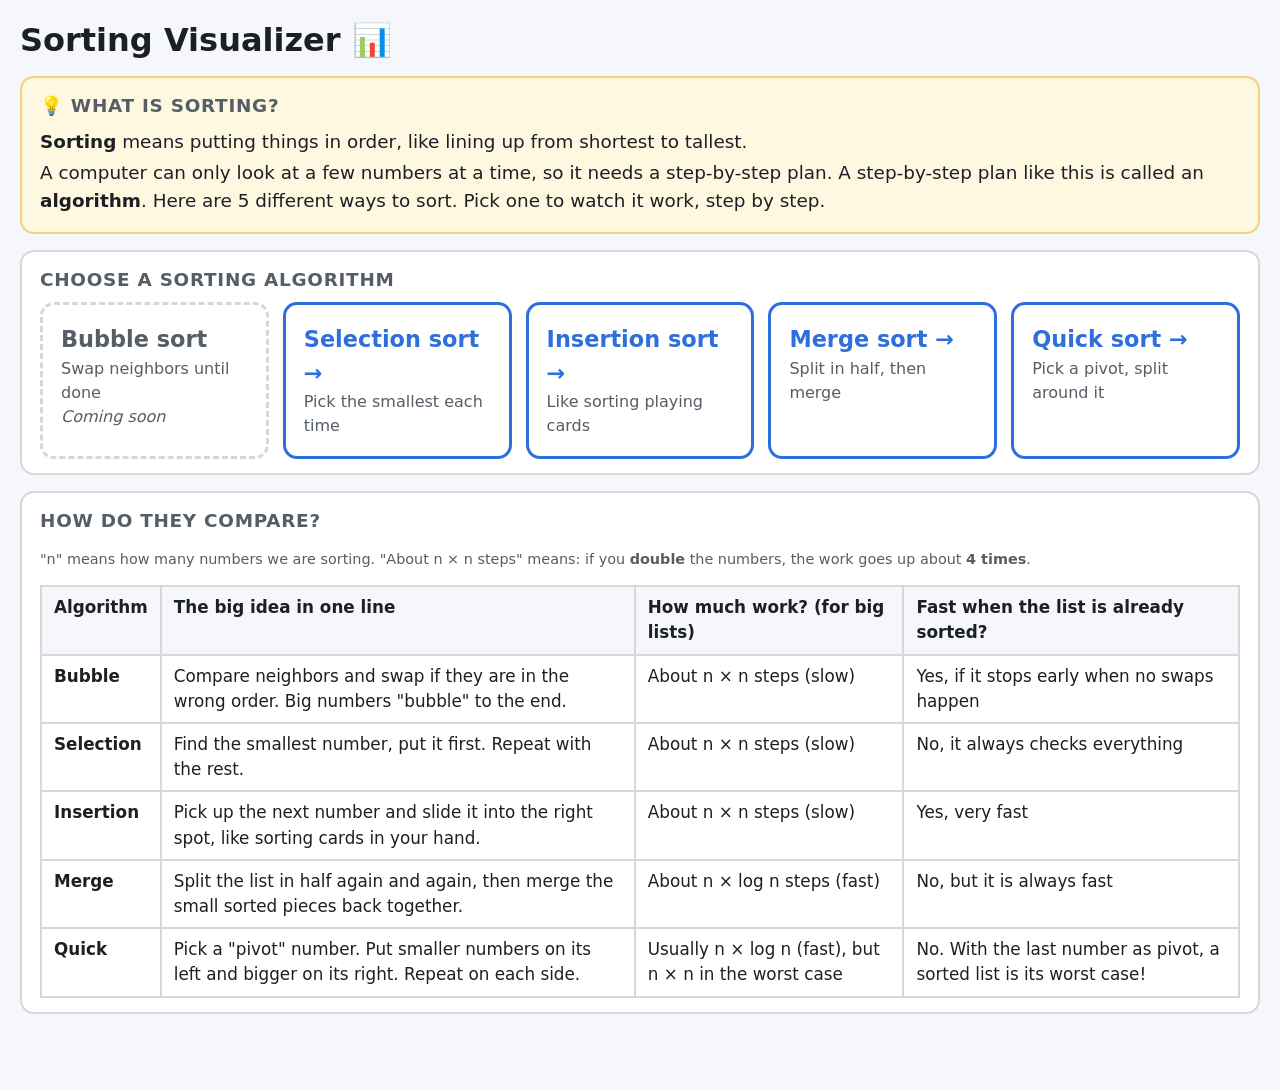
==== index.html @ ab6d9032 "Sorting visualizer: selection, insertion, merge and quick sort" ====
<!DOCTYPE html>
<html lang="en">
<head>
  <meta charset="UTF-8">
  <meta name="viewport" content="width=device-width, initial-scale=1">
  <title>Sorting Visualizer</title>
  <link rel="stylesheet" href="style.css">
</head>
<body>
  <div class="page">
    <header class="top">
      <h1>Sorting Visualizer 📊</h1>
    </header>

    <section class="card big-idea">
      <h2>💡 What is sorting?</h2>
      <p><b>Sorting</b> means putting things in order, like lining up from shortest to tallest.</p>
      <p>A computer can only look at a few numbers at a time, so it needs a step-by-step plan.
      A step-by-step plan like this is called an <b>algorithm</b>. Here are 5 different ways to sort. Pick one to watch it work, step by step.</p>
    </section>

    <section class="card">
      <h2>Choose a sorting algorithm</h2>
      <div class="algo-buttons" id="algo-buttons"></div>
    </section>

    <section class="card">
      <h2>How do they compare?</h2>
      <p class="hint">"n" means how many numbers we are sorting.
        "About n × n steps" means: if you <b>double</b> the numbers, the work goes up about <b>4 times</b>.</p>
      <table class="compare">
        <tr>
          <th>Algorithm</th>
          <th>The big idea in one line</th>
          <th>How much work? (for big lists)</th>
          <th>Fast when the list is already sorted?</th>
        </tr>
        <tr>
          <td><b>Bubble</b></td>
          <td>Compare neighbors and swap if they are in the wrong order. Big numbers "bubble" to the end.</td>
          <td>About n × n steps (slow)</td>
          <td>Yes, if it stops early when no swaps happen</td>
        </tr>
        <tr>
          <td><b>Selection</b></td>
          <td>Find the smallest number, put it first. Repeat with the rest.</td>
          <td>About n × n steps (slow)</td>
          <td>No, it always checks everything</td>
        </tr>
        <tr>
          <td><b>Insertion</b></td>
          <td>Pick up the next number and slide it into the right spot, like sorting cards in your hand.</td>
          <td>About n × n steps (slow)</td>
          <td>Yes, very fast</td>
        </tr>
        <tr>
          <td><b>Merge</b></td>
          <td>Split the list in half again and again, then merge the small sorted pieces back together.</td>
          <td>About n × log n steps (fast)</td>
          <td>No, but it is always fast</td>
        </tr>
        <tr>
          <td><b>Quick</b></td>
          <td>Pick a "pivot" number. Put smaller numbers on its left and bigger on its right. Repeat on each side.</td>
          <td>Usually n × log n (fast), but n × n in the worst case</td>
          <td>No. With the last number as pivot, a sorted list is its worst case!</td>
        </tr>
      </table>
    </section>
  </div>

  <script>
    // Set "ready: true" when each page is finished.
    const ALGORITHMS = [
      { name: "Bubble sort",    file: "bubble.html",    desc: "Swap neighbors until done",      ready: false },
      { name: "Selection sort", file: "selection.html", desc: "Pick the smallest each time",    ready: true },
      { name: "Insertion sort", file: "insertion.html", desc: "Like sorting playing cards",     ready: true },
      { name: "Merge sort",     file: "merge.html",     desc: "Split in half, then merge",      ready: true },
      { name: "Quick sort",     file: "quick.html",     desc: "Pick a pivot, split around it",  ready: true },
    ];

    document.getElementById("algo-buttons").innerHTML = ALGORITHMS.map((a) =>
      a.ready
        ? `<a class="algo-btn" href="${a.file}"><div class="name">${a.name} →</div><div class="desc">${a.desc}</div></a>`
        : `<div class="algo-btn soon"><div class="name">${a.name}</div><div class="desc">${a.desc}<br><i>Coming soon</i></div></div>`
    ).join("");
  </script>
</body>
</html>
---- style.css ----
/* ============================================================
   Sorting Visualizer — shared styles
   Big fonts + high contrast so it reads well on a projector.
   ============================================================ */

:root {
  /* Colors for the bars (also used in the legend) */
  --gray: #9aa3ad;      /* not looked at yet */
  --yellow: #f7c948;    /* being compared */
  --red: #e5484d;       /* being swapped / moved */
  --green: #30a46c;     /* in final sorted place */
  --purple: #8e4ec6;    /* pivot (quick sort) */
  --blue: #3e8ede;      /* current sub-array (merge / quick) */

  --bg: #f6f7fb;
  --card: #ffffff;
  --text: #1c2024;
  --muted: #555d66;
  --border: #d4d8de;
  --accent: #2f6fdd;
  --code-bg: #1e2430;
  --code-text: #e8ecf2;
  --code-highlight: #ffe066;

  --radius: 14px;
}

* { box-sizing: border-box; }

body {
  margin: 0;
  font-family: "Segoe UI", system-ui, -apple-system, Arial, sans-serif;
  font-size: 20px;
  line-height: 1.5;
  background: var(--bg);
  color: var(--text);
}

a { color: var(--accent); }

.page {
  max-width: 1400px;
  margin: 0 auto;
  padding: 16px 20px 60px;
}

header.top {
  display: flex;
  align-items: center;
  gap: 16px;
  flex-wrap: wrap;
  margin-bottom: 12px;
}
header.top h1 { margin: 0; font-size: 2rem; }
header.top .home-link {
  font-size: 1rem;
  text-decoration: none;
  border: 2px solid var(--accent);
  padding: 4px 12px;
  border-radius: 999px;
}

.card {
  background: var(--card);
  border: 2px solid var(--border);
  border-radius: var(--radius);
  padding: 14px 18px;
  margin-bottom: 16px;
}
.card h2 {
  margin: 0 0 8px;
  font-size: 1.15rem;
  text-transform: uppercase;
  letter-spacing: 0.04em;
  color: var(--muted);
}

/* ---------- Big idea ---------- */
.big-idea {
  background: #fff8e1;
  border-color: #f2d27a;
  font-size: 1.15rem;
}
.big-idea p { margin: 4px 0; }

/* ---------- Layout: visual on the left, code on the right ---------- */
.main-grid {
  display: grid;
  grid-template-columns: minmax(0, 1fr) minmax(0, 1.2fr);
  gap: 16px;
  align-items: start;
}
@media (max-width: 1000px) {
  .main-grid { grid-template-columns: 1fr; }
}

/* ---------- Legend ---------- */
.legend {
  display: flex;
  flex-wrap: wrap;
  gap: 10px 18px;
  font-size: 1rem;
}
.legend-item { display: flex; align-items: center; gap: 8px; }
.swatch {
  display: inline-flex;
  align-items: center;
  justify-content: center;
  width: 30px;
  height: 30px;
  border-radius: 6px;
  font-weight: 700;
  color: #111;
  border: 2px solid rgba(0, 0, 0, 0.25);
}

/* ---------- Counters ---------- */
.counters {
  display: flex;
  flex-wrap: wrap;
  gap: 10px;
}
.counter {
  flex: 1 1 auto;
  min-width: 90px;
  white-space: nowrap;
  background: var(--bg);
  border-radius: 10px;
  padding: 8px 10px;
  text-align: center;
}
.counter .label { font-size: 0.9rem; color: var(--muted); }
.counter .value { font-size: 1.6rem; font-weight: 700; }

/* ---------- Array view (bars) ---------- */
.array-view {
  position: relative;
  padding-top: 100px; /* room for the "lifted" key bar */
}
.bars {
  position: relative;
  height: 300px;
  border-bottom: 3px solid var(--text);
}
.bar {
  position: absolute;
  bottom: 0;
  padding: 0 4px;
  transition: left 0.45s ease, height 0.45s ease, transform 0.45s ease, opacity 0.3s;
}
.bar .fill {
  position: relative;
  height: 100%;
  border-radius: 8px 8px 0 0;
  background: var(--gray);
  border: 2px solid rgba(0, 0, 0, 0.2);
  border-bottom: none;
  transition: background-color 0.25s;
}
.bar .num {
  position: absolute;
  left: 0; right: 0;
  bottom: 6px;
  text-align: center;
  font-weight: 800;
  font-size: 1.3rem;
  color: #111;
}
.bar .tag {
  position: absolute;
  left: 0; right: 0;
  top: -34px;
  text-align: center;
  font-weight: 800;
  font-size: 1.2rem;
}

.bar.comparing .fill { background: var(--yellow); }
.bar.swapping  .fill { background: var(--red); }
.bar.sorted    .fill { background: var(--green); }
.bar.pivot     .fill { background: var(--purple); }
.bar.in-range  .fill { background: var(--blue); }
.bar.swapping .num, .bar.sorted .num, .bar.pivot .num, .bar.in-range .num { color: #fff; }
.bar.faded { opacity: 0.25; }
.bar.key   { transform: translateY(-60px); }
.bar.outlined .fill { outline: 4px dashed var(--text); outline-offset: 2px; }

/* Dashed line that splits "sorted" from "unsorted" */
.boundary {
  position: absolute;
  top: -10px;
  bottom: -8px;
  border-left: 4px dashed var(--text);
  transition: left 0.45s ease;
  pointer-events: none;
}
.boundary .side {
  position: absolute;
  top: -30px;
  font-size: 0.85rem;
  font-weight: 700;
  white-space: nowrap;
  background: var(--card);
  padding: 0 4px;
}
.boundary .side.left  { right: 6px; color: var(--green); }
.boundary .side.right { left: 6px; color: var(--muted); }

/* Dashed line at the pivot's height (quick sort) */
.pivot-line {
  position: absolute;
  left: 0; right: 0;
  border-top: 4px dashed var(--purple);
  transition: bottom 0.45s ease;
  pointer-events: none;
}
.pivot-line .pivot-label {
  position: absolute;
  right: 0;
  top: -30px;
  font-size: 0.9rem;
  font-weight: 800;
  color: var(--purple);
  background: var(--card);
  padding: 0 6px;
  border-radius: 6px;
}

/* Index boxes and marker row under the bars */
.index-row, .marker-row {
  position: relative;
  display: grid;
  gap: 0;
}
.index-box {
  margin: 6px 4px 0;
  text-align: center;
  border: 2px solid var(--border);
  border-radius: 8px;
  background: var(--bg);
  font-size: 1rem;
}
.index-box .idx-label { color: var(--muted); font-size: 0.8rem; display: block; line-height: 1.1; }
.index-box .idx-num { font-weight: 700; }
.marker {
  text-align: center;
  font-weight: 800;
  font-size: 1rem;
  min-height: 1.6em;
  color: var(--accent);
}

/* ---------- Explanation ---------- */
.explain {
  font-size: 1.4rem;
  font-weight: 600;
  min-height: 3.2em;
  background: #eef4ff;
  border-color: #b8cdf5;
}

/* ---------- Controls ---------- */
.controls {
  display: flex;
  flex-wrap: wrap;
  gap: 10px;
  align-items: center;
}
button, .btn {
  font: inherit;
  font-size: 1.05rem;
  font-weight: 600;
  padding: 8px 16px;
  border-radius: 10px;
  border: 2px solid var(--accent);
  background: var(--card);
  color: var(--accent);
  cursor: pointer;
}
button:hover:not(:disabled), .btn:hover { background: #e8f0ff; }
button.primary { background: var(--accent); color: #fff; }
button.primary:hover:not(:disabled) { background: #2259b8; }
button:disabled { opacity: 0.4; cursor: not-allowed; }
button:focus-visible, input:focus-visible { outline: 3px solid var(--yellow); outline-offset: 2px; }

.speed { display: flex; align-items: center; gap: 8px; font-size: 1rem; }
.speed input { width: 140px; }

.custom-input { display: flex; flex-wrap: wrap; gap: 8px; align-items: center; margin-top: 12px; }
.custom-input input[type="text"] {
  font: inherit;
  font-size: 1.05rem;
  padding: 7px 10px;
  border: 2px solid var(--border);
  border-radius: 10px;
  width: 240px;
}
.input-error {
  color: #b42318;
  font-weight: 600;
  font-size: 1rem;
  margin-top: 6px;
  min-height: 1.4em;
}
.hint { color: var(--muted); font-size: 0.9rem; }

/* The color guide sits inside the controls card, under the buttons */
.controls-card .legend {
  margin-top: 4px;
  padding-top: 10px;
  border-top: 2px solid var(--border);
}

/* ---------- Code panel ---------- */
.code {
  background: var(--code-bg);
  color: var(--code-text);
  border-radius: 10px;
  padding: 10px 0;
  margin: 0;
  list-style: none;
  counter-reset: line;
  font-family: "Menlo", "Consolas", "Courier New", monospace;
  font-size: 18px; /* must stay >= 16px */
  overflow-x: auto;
}
.code li {
  counter-increment: line;
  white-space: pre;
  padding: 2px 6px 2px 0;
  border-left: 6px solid transparent;
}
.code li::before {
  content: counter(line);
  display: inline-block;
  width: 1.6em;
  margin-right: 12px;
  text-align: right;
  color: #8a94a6;
}
.code li.current {
  background: var(--code-highlight);
  color: #111;
  border-left-color: #c48a00;
  font-weight: 700;
}
.code li.current::before { color: #444; }

/* ---------- Pass history table ---------- */
.history-wrap { overflow-x: auto; }
table.history {
  border-collapse: collapse;
  font-size: 1.05rem;
}
table.history th, table.history td {
  border: 2px solid var(--border);
  padding: 4px 12px;
  text-align: center;
}
table.history th { background: var(--bg); }
table.history td.row-label { font-weight: 700; text-align: left; white-space: nowrap; }
table.history td.note { text-align: left; color: var(--muted); font-size: 0.95rem; }
table.history td.done { background: var(--green); color: #fff; font-weight: 700; }
table.history td.changed { outline: 3px solid var(--red); outline-offset: -3px; font-weight: 700; }

/* ---------- Extra panels (merge tree / workspace, quick sort to-do list) ---------- */
.panel-empty { color: var(--muted); font-style: italic; font-size: 1rem; }

/* A row of number boxes (used by the merge workspace and tree) */
.cells { display: flex; gap: 6px; flex-wrap: wrap; }
.cell {
  min-width: 46px;
  padding: 4px 8px;
  text-align: center;
  font-weight: 800;
  font-size: 1.2rem;
  border: 2px solid var(--border);
  border-radius: 8px;
  background: var(--card);
}
.cell.comparing { background: var(--yellow); }
.cell.moved     { background: var(--red); color: #fff; }
.cell.used      { opacity: 0.35; text-decoration: line-through; }
.cell.empty     { color: transparent; border-style: dashed; }
.cell.done      { background: var(--green); color: #fff; }
.cell-arrow     { min-width: 46px; text-align: center; font-weight: 800; color: var(--accent); font-size: 1rem; }

/* Merge workspace */
.workspace { display: grid; grid-template-columns: auto 1fr; gap: 4px 14px; align-items: center; }
.workspace .ws-label { font-weight: 700; font-size: 1rem; white-space: nowrap; }
.workspace .ws-note { grid-column: 2; color: var(--muted); font-size: 0.95rem; min-height: 1.4em; }

/* Merge tree: one row per level, boxes line up with the index boxes above */
.tree { display: flex; flex-direction: column; gap: 10px; overflow-x: auto; }
.tree-row { display: grid; grid-template-columns: 90px 1fr; align-items: center; }
.tree-row .level-label { font-weight: 700; color: var(--muted); font-size: 1rem; }
.tree-nodes { display: grid; gap: 0; }
.tree-node {
  margin: 0 6px;
  padding: 6px;
  border: 3px solid var(--border);
  border-radius: 10px;
  background: var(--bg);
  display: flex;
  justify-content: center;
  gap: 4px;
  transition: background-color 0.3s, border-color 0.3s;
}
.tree-node .cell { min-width: 38px; font-size: 1.05rem; padding: 2px 4px; }
.tree-node.hidden  { visibility: hidden; }
.tree-node.waiting { border-style: dashed; }
.tree-node.active  { border-color: var(--blue); background: #dcebfb; box-shadow: 0 0 0 3px var(--blue); }
.tree-node.done    { border-color: var(--green); background: #dff3e8; }
.tree-node.done .cell { border-color: var(--green); }
.tree-node .node-tag { font-weight: 800; align-self: center; margin-left: 4px; }
.tree-legend { font-size: 0.95rem; color: var(--muted); margin-top: 8px; }

/* Quick sort to-do list */
.todo { list-style: none; margin: 0; padding: 0; display: flex; flex-direction: column; gap: 6px; }
.todo li {
  display: flex; align-items: center; gap: 10px; flex-wrap: wrap;
  font-size: 1.05rem;
  padding: 6px 10px;
  border: 2px dashed var(--border);
  border-radius: 10px;
}
.todo li.now { border: 3px solid var(--blue); background: #dcebfb; font-weight: 700; }

/* ---------- Home page ---------- */
.algo-buttons {
  display: grid;
  grid-template-columns: repeat(auto-fit, minmax(220px, 1fr));
  gap: 14px;
}
.algo-btn {
  display: block;
  text-decoration: none;
  padding: 18px;
  border-radius: var(--radius);
  border: 3px solid var(--accent);
  background: var(--card);
  color: var(--text);
}
.algo-btn:hover { background: #e8f0ff; }
.algo-btn .name { font-size: 1.4rem; font-weight: 800; color: var(--accent); }
.algo-btn .desc { font-size: 1rem; color: var(--muted); }
.algo-btn.soon { border-style: dashed; border-color: var(--border); cursor: default; }
.algo-btn.soon:hover { background: var(--card); }
.algo-btn.soon .name { color: var(--muted); }

table.compare {
  border-collapse: collapse;
  width: 100%;
  font-size: 1.05rem;
}
table.compare th, table.compare td {
  border: 2px solid var(--border);
  padding: 8px 12px;
  text-align: left;
  vertical-align: top;
}
table.compare th { background: var(--bg); }
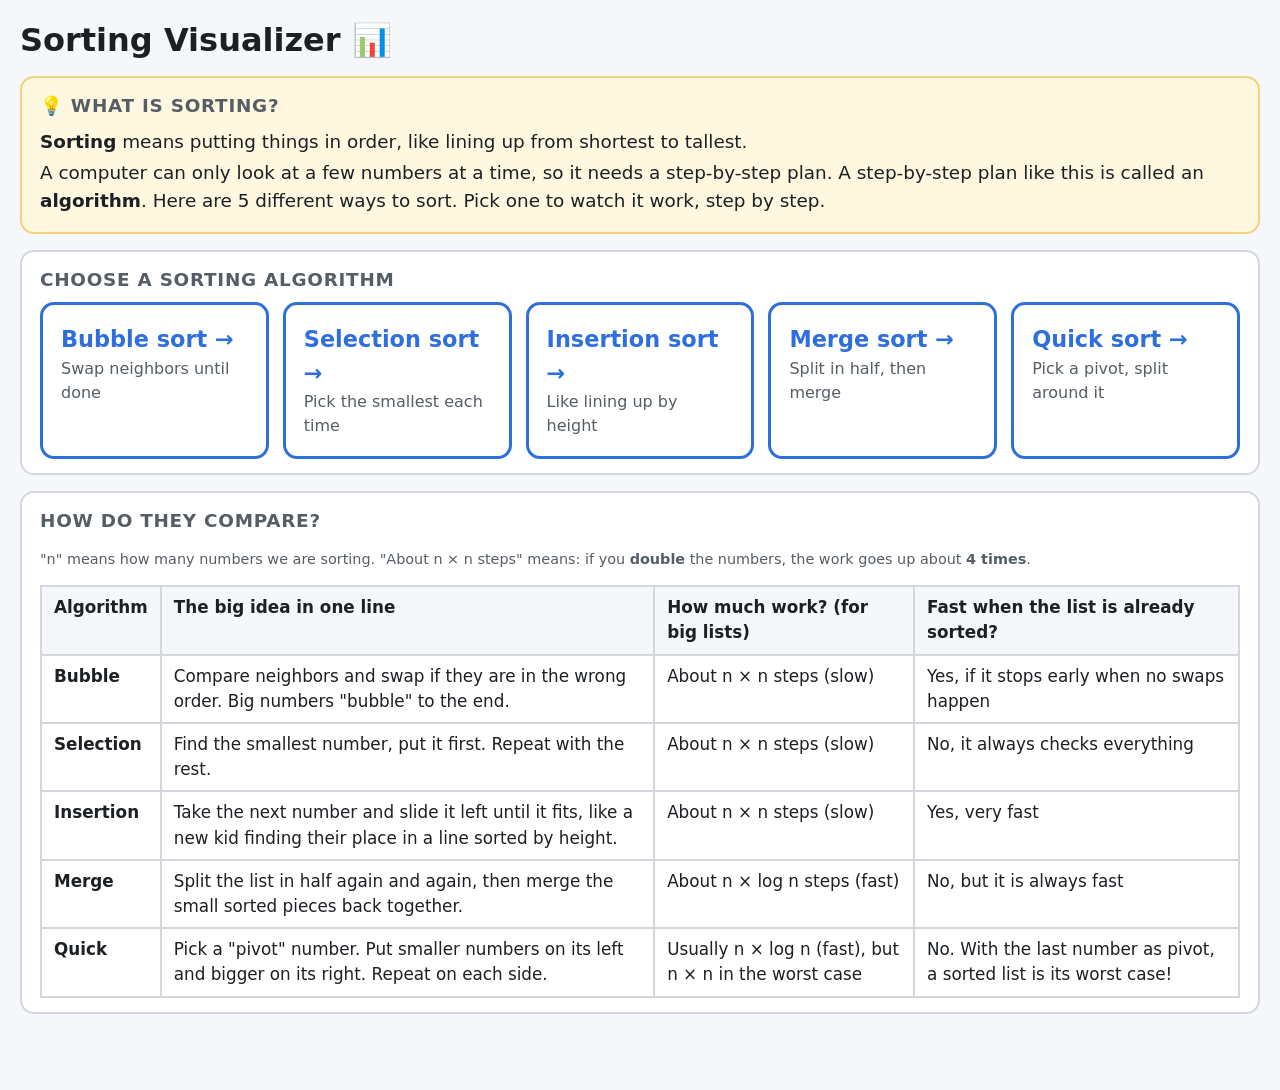
==== commit 20ada147: "Add bubble sort page and simplify insertion sort wording" ====
--- a/index.html
+++ b/index.html
@@ -49,7 +49,7 @@
         </tr>
         <tr>
           <td><b>Insertion</b></td>
-          <td>Pick up the next number and slide it into the right spot, like sorting cards in your hand.</td>
+          <td>Take the next number and slide it left until it fits, like a new kid finding their place in a line sorted by height.</td>
           <td>About n × n steps (slow)</td>
           <td>Yes, very fast</td>
         </tr>
@@ -72,9 +72,9 @@
   <script>
     // Set "ready: true" when each page is finished.
     const ALGORITHMS = [
-      { name: "Bubble sort",    file: "bubble.html",    desc: "Swap neighbors until done",      ready: false },
+      { name: "Bubble sort",    file: "bubble.html",    desc: "Swap neighbors until done",      ready: true },
       { name: "Selection sort", file: "selection.html", desc: "Pick the smallest each time",    ready: true },
-      { name: "Insertion sort", file: "insertion.html", desc: "Like sorting playing cards",     ready: true },
+      { name: "Insertion sort", file: "insertion.html", desc: "Like lining up by height",       ready: true },
       { name: "Merge sort",     file: "merge.html",     desc: "Split in half, then merge",      ready: true },
       { name: "Quick sort",     file: "quick.html",     desc: "Pick a pivot, split around it",  ready: true },
     ];
--- a/style.css
+++ b/style.css
@@ -345,6 +345,22 @@
   font-weight: 700;
 }
 .code li.current::before { color: #444; }
+.code-setup {
+  padding: 10px 14px;
+  margin-bottom: 10px;
+  white-space: pre;
+}
+.code-note {
+  margin: 6px 0;
+  font-size: 16px;
+  color: var(--muted);
+}
+.code-note code {
+  font-family: "Menlo", "Consolas", "Courier New", monospace;
+  background: #eef1f6;
+  padding: 1px 5px;
+  border-radius: 4px;
+}
 
 /* ---------- Pass history table ---------- */
 .history-wrap { overflow-x: auto; }
